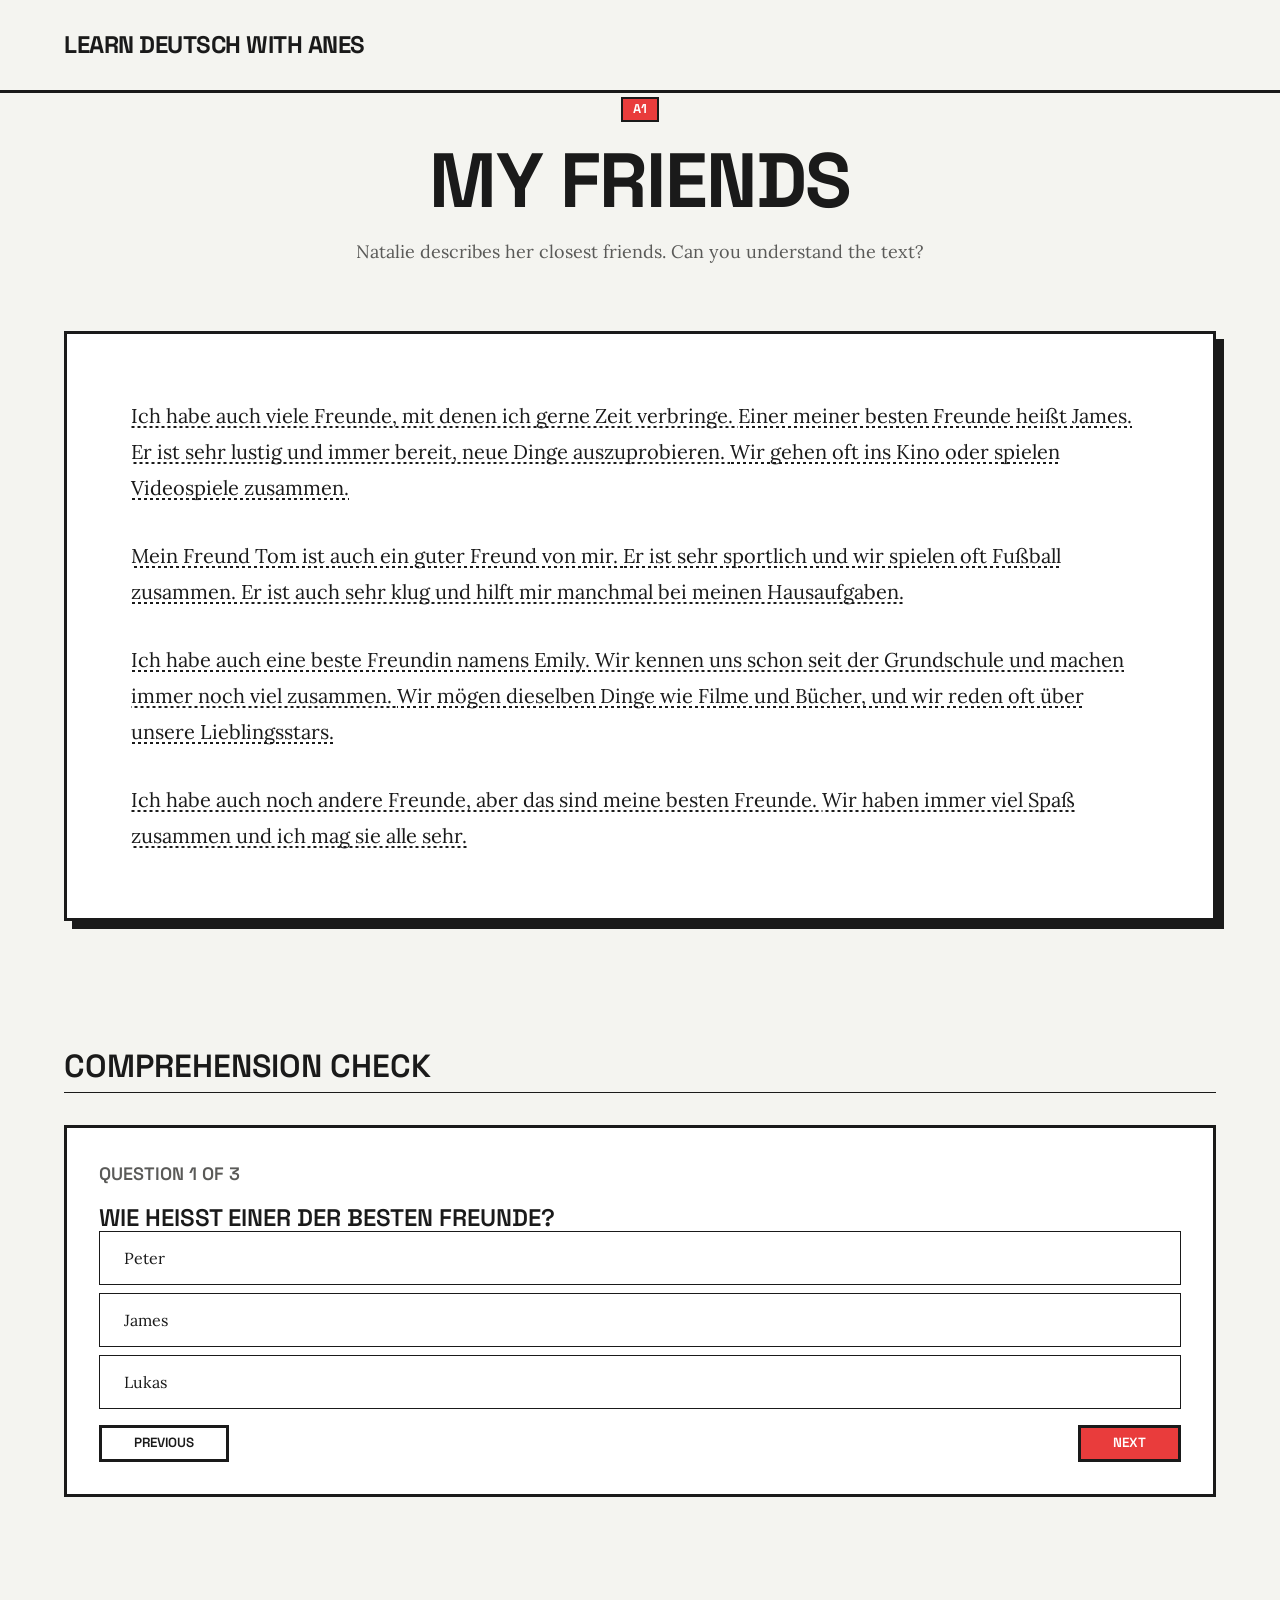
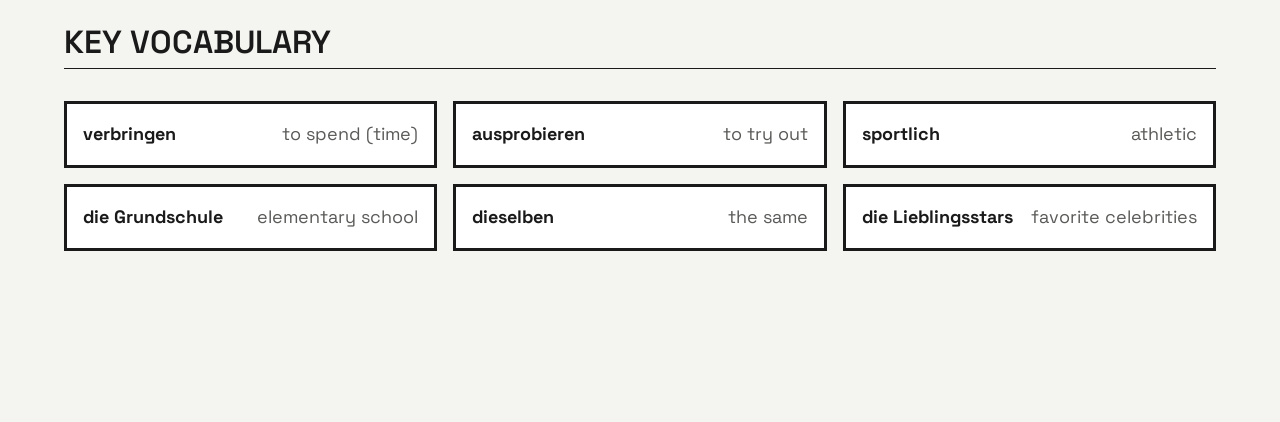
==== story.html @ e1761f2a "Initial commit" ====
<!DOCTYPE html>
<html lang="en">

<head>
    <meta charset="UTF-8">
    <meta name="viewport" content="width=device-width, initial-scale=1.0">
    <title>Learn Deutsch With Anes - Story Detail</title>
    <link rel="stylesheet" href="css/styles.css">


</head>

<body>
    <nav class="navbar">
        <a href="index.html" class="brand-logo">Learn Deutsch With Anes</a>
        <div class="nav-links">
            <!-- PDF button removed -->
        </div>
    </nav>

    <main class="fade-in">
        <div id="story-header" class="story-header">
            <!-- Injected by JS -->
        </div>

        <div id="story-content" class="story-content">
            <!-- Injected by JS -->
        </div>

        <section class="interactive-section" id="quiz-section">
            <h2>Comprehension Check</h2>
            <div id="quiz-container" class="quiz-card">
                <div
                    style="font-family: 'Space Grotesk', sans-serif; font-weight: 600; margin-bottom: 1rem; color: var(--text-secondary);">
                    QUESTION <span id="quiz-current">1</span> OF <span id="quiz-total">3</span>
                </div>
                <h3 id="quiz-question">Loading...</h3>
                <div id="quiz-options" class="quiz-options"></div>

                <div style="margin-top: 1rem; display: flex; justify-content: space-between;">
                    <button class="btn btn-outline" id="quiz-prev" disabled>PREVIOUS</button>
                    <button class="btn" id="quiz-next">NEXT</button>
                </div>
            </div>
        </section>

        <section class="interactive-section" id="vocab-section">
            <h2>Key Vocabulary</h2>
            <div id="vocab-grid" class="vocab-grid">
                <!-- Injected by JS -->
            </div>
        </section>
    </main>

    <!-- Global tooltip element -->
    <div id="tooltip" class="translation-tooltip"></div>

    <script src="js/data.js"></script>
    <script src="js/app.js"></script>
</body>

</html>
---- css/styles.css ----
@import url('https://fonts.googleapis.com/css2?family=Lora:ital,wght@0,400;0,600;1,400&family=Space+Grotesk:wght@400;600;700&display=swap');

:root {
    /* Color System */
    --base: #F4F4F0;
    --text-primary: #1A1A1A;
    --text-secondary: #5A5A58;
    --accent: #E93C3C;
    --accent-hover: #1A1A1A;
    --surface: #FFFFFF;
    --border-dark: #1A1A1A;

    /* Variables for Quiz Results */
    --correct-bg: #E8F5E9;
    --correct-text: #2E7D32;
    --wrong-bg: #FFEBEE;
    --wrong-text: #C62828;

    /* Grid & Spacing */
    --space-xs: 0.5rem;
    --space-sm: 1rem;
    --space-md: 2rem;
    --space-lg: 4rem;
    --space-xl: 8rem;

    /* Borders */
    --border-thick: 3px solid var(--border-dark);
    --border-thin: 1px solid var(--border-dark);

    /* Transitions */
    --transition-snappy: all 0.2s cubic-bezier(0.2, 0, 0, 1);
}

/* Reset & Normalize */
* {
    margin: 0;
    padding: 0;
    box-sizing: border-box;
}

body {
    background-color: var(--base);
    color: var(--text-primary);
    font-family: 'Lora', serif;
    font-size: 1.125rem;
    line-height: 1.6;
    overflow-x: hidden;
}

/* Typography Overrides */
h1,
h2,
h3,
h4,
h5,
h6,
.brand-logo,
.badge,
.btn,
.nav-links {
    font-family: 'Space Grotesk', sans-serif;
    line-height: 1.1;
}

h1 {
    font-size: clamp(3rem, 6vw, 5rem);
    font-weight: 700;
    letter-spacing: -0.02em;
    margin-bottom: var(--space-sm);
    text-transform: uppercase;
}

h2 {
    font-size: clamp(2rem, 4vw, 3rem);
    font-weight: 600;
    border-bottom: var(--border-thick);
    padding-bottom: var(--space-xs);
    margin-bottom: var(--space-md);
    text-transform: uppercase;
}

h3 {
    font-size: 1.5rem;
    font-weight: 600;
    text-transform: uppercase;
}

p {
    color: var(--text-secondary);
}

a {
    color: inherit;
    text-decoration: none;
}

/* Layout & Structure */
.navbar {
    display: flex;
    justify-content: space-between;
    align-items: center;
    padding: var(--space-md) 5%;
    border-bottom: var(--border-thick);
    background: var(--base);
    position: sticky;
    top: 0;
    z-index: 100;
}

.brand-logo {
    font-family: 'Space Grotesk', sans-serif !important;
    font-size: 1.5rem;
    font-weight: 700;
    letter-spacing: -0.5px;
    text-transform: uppercase;
}

.nav-links {
    display: flex;
    gap: var(--space-sm);
    align-items: center;
}

.nav-links a {
    font-family: 'Space Grotesk', sans-serif !important;
    font-weight: 600;
    font-size: 1rem;
    text-transform: uppercase;
    transition: var(--transition-snappy);
    position: relative;
}

.nav-links a:hover {
    color: var(--accent);
}

main {
    max-width: 1400px;
    margin: 0 auto;
    padding: 0 5% var(--space-xl);
}

/* Hero Section */
.hero {
    padding: var(--space-xl) 0;
    border-bottom: var(--border-thin);
    margin-bottom: var(--space-lg);
}

.hero p {
    font-size: 1.5rem;
    max-width: 600px;
    font-family: 'Space Grotesk', sans-serif;
}

/* Story Grid & Cards */
.story-category {
    margin-bottom: var(--space-lg);
}

.story-grid {
    display: grid;
    grid-template-columns: repeat(auto-fill, minmax(320px, 1fr));
    gap: var(--space-md);
}

.story-card {
    background: var(--surface);
    border: var(--border-thick);
    position: relative;
    transition: var(--transition-snappy);
    display: flex;
    flex-direction: column;
}

.story-card:hover {
    transform: translate(-4px, -4px);
    box-shadow: 8px 8px 0px var(--border-dark);
}

.story-card.disabled {
    pointer-events: none;
    opacity: 0.5;
    background: var(--base);
}

.story-image {
    width: 100%;
    height: 240px;
    background-size: cover;
    background-position: center;
    border-bottom: var(--border-thick);
    filter: grayscale(100%) contrast(1.2);
    transition: var(--transition-snappy);
}

.story-card:hover .story-image {
    filter: grayscale(0%) contrast(1);
}

.story-info {
    padding: var(--space-md);
    flex-grow: 1;
    display: flex;
    flex-direction: column;
}

.badge {
    background: var(--accent);
    color: var(--surface);
    padding: 0.2rem 0.6rem;
    font-size: 0.8rem;
    font-weight: 700;
    align-self: flex-start;
    margin-bottom: var(--space-sm);
    border: 2px solid var(--border-dark);
}

.story-info h3 {
    margin-bottom: var(--space-xs);
}

.story-info p {
    font-family: 'Lora', serif;
    font-size: 1rem;
    line-height: 1.5;
}

/* Button Styles */
.btn {
    display: inline-block;
    padding: var(--space-xs) var(--space-md);
    font-weight: 600;
    color: var(--surface);
    background-color: var(--accent);
    border: var(--border-thick);
    transition: var(--transition-snappy);
    cursor: pointer;
}

.btn:hover {
    background-color: var(--accent-hover);
    transform: translate(-2px, -2px);
    box-shadow: 4px 4px 0px var(--border-dark);
}

.btn-outline {
    background-color: transparent;
    color: var(--border-dark);
}

.btn-outline:hover {
    background-color: var(--border-dark);
    color: var(--surface);
}

.see-more-container {
    text-align: center;
    margin-top: var(--space-md);
}

/* Story Detail Page View */
.story-container {
    max-width: 800px;
    margin: var(--space-lg) auto;
}

.story-header {
    text-align: center;
    margin-bottom: var(--space-lg);
}

.story-header .badge {
    margin: 0 auto var(--space-sm);
    display: inline-block;
}

.story-content {
    font-size: 1.25rem;
    line-height: 1.8;
    color: var(--text-primary);
    background: var(--surface);
    padding: var(--space-lg);
    border: var(--border-thick);
    box-shadow: 8px 8px 0px var(--border-dark);
    margin-bottom: var(--space-lg);
}

.story-content p {
    margin-bottom: var(--space-md);
    font-size: inherit;
    color: inherit;
    position: relative;
}

.story-content p:last-child {
    margin-bottom: 0;
}

/* Interactive Translation Styling */
.translatable {
    cursor: pointer;
    background-image: linear-gradient(to right, var(--text-primary) 50%, rgba(255, 255, 255, 0) 0%);
    background-position: bottom;
    background-size: 6px 2px;
    background-repeat: repeat-x;
    transition: var(--transition-snappy);
    user-select: none;
    -webkit-tap-highlight-color: transparent;
}

.translatable:hover {
    background-color: rgba(233, 60, 60, 0.1);
}

/* Tooltip Redesign */
.translation-tooltip {
    position: absolute;
    background: var(--border-dark);
    color: var(--surface);
    font-family: 'Space Grotesk', sans-serif;
    padding: 0.8rem 1.2rem;
    font-size: 1rem;
    line-height: 1.4;
    border: 2px solid var(--accent);
    z-index: 1000;
    max-width: 320px;
    opacity: 0;
    pointer-events: none;
    transition: opacity 0.15s;
}

.translation-tooltip.visible {
    opacity: 1;
}

.translation-tooltip::after {
    content: '';
    position: absolute;
    top: 100%;
    left: 50%;
    margin-left: -8px;
    border-width: 8px;
    border-style: solid;
    border-color: var(--accent) transparent transparent transparent;
}

/* Loading Dots */
.loading-dots:after {
    content: '.';
    animation: dots 1.5s steps(5, end) infinite;
}

@keyframes dots {

    0%,
    20% {
        color: rgba(0, 0, 0, 0);
        text-shadow: .25em 0 0 rgba(0, 0, 0, 0), .5em 0 0 rgba(0, 0, 0, 0);
    }

    40% {
        color: white;
        text-shadow: .25em 0 0 rgba(0, 0, 0, 0), .5em 0 0 rgba(0, 0, 0, 0);
    }

    60% {
        text-shadow: .25em 0 0 white, .5em 0 0 rgba(0, 0, 0, 0);
    }

    80%,
    100% {
        text-shadow: .25em 0 0 white, .5em 0 0 white;
    }
}

/* Interactive Sections (Quiz & Vocab) */
.interactive-section {
    margin-top: var(--space-xl);
    display: none;
}

.interactive-section h2 {
    font-size: 2rem;
    text-align: left;
    border-bottom: var(--border-thin);
    margin-bottom: var(--space-md);
}

/* Quiz UI Restyle */
.quiz-section {
    max-width: 800px;
}

.quiz-card {
    background: var(--surface);
    padding: var(--space-md);
    border: var(--border-thick);
    margin-bottom: var(--space-md);
}

.quiz-question {
    font-family: 'Space Grotesk', sans-serif;
    font-size: 1.25rem;
    font-weight: 600;
    margin-bottom: var(--space-sm);
}

.quiz-options {
    display: grid;
    gap: var(--space-xs);
}

.quiz-option {
    font-family: 'Lora', serif;
    padding: 1rem 1.5rem;
    border: var(--border-thin);
    background: transparent;
    font-size: 1rem;
    text-align: left;
    cursor: pointer;
    transition: var(--transition-snappy);
    color: var(--text-primary);
}

.quiz-option:hover:not(:disabled) {
    background: var(--text-primary);
    color: var(--surface);
}

.quiz-option.correct {
    background: var(--correct-bg);
    border-color: var(--correct-text);
    color: var(--correct-text);
    font-weight: 700;
}

.quiz-option.wrong {
    background: var(--wrong-bg);
    border-color: var(--wrong-text);
    color: var(--wrong-text);
}

.quiz-feedback {
    margin-top: var(--space-sm);
    padding: var(--space-sm);
    font-family: 'Space Grotesk', sans-serif;
    font-weight: 600;
    display: none;
    border: 2px solid transparent;
}

.quiz-feedback.success {
    display: block;
    background: var(--correct-bg);
    color: var(--correct-text);
    border-color: var(--correct-text);
}

.quiz-feedback.error {
    display: block;
    background: var(--wrong-bg);
    color: var(--wrong-text);
    border-color: var(--wrong-text);
}

/* Vocabulary Grid */
.vocab-grid {
    display: grid;
    grid-template-columns: repeat(auto-fill, minmax(280px, 1fr));
    gap: var(--space-sm);
}

.vocab-item {
    display: flex;
    justify-content: space-between;
    padding: var(--space-sm);
    background: var(--surface);
    border: var(--border-thick);
    transition: var(--transition-snappy);
    font-family: 'Space Grotesk', sans-serif;
}

.vocab-item:hover {
    transform: translate(-2px, -2px);
    box-shadow: 2px 2px 0px var(--border-dark);
}

.vocab-de {
    font-weight: 700;
    color: var(--text-primary);
}

.vocab-en {
    color: var(--text-secondary);
}

/* Animations */
@keyframes fadeIn {
    from {
        opacity: 0;
        transform: translateY(10px);
    }

    to {
        opacity: 1;
        transform: translateY(0);
    }
}

.fade-in {
    animation: fadeIn 0.4s ease-out forwards;
}

/* Responsive */
@media (max-width: 768px) {
    h1 {
        font-size: 2.5rem;
    }

    .story-content {
        padding: var(--space-md);
    }
}

/* Print Styles */
@media print {
    body {
        background-color: #fff;
    }

    .navbar,
    .quiz-section,
    .vocabulary-section,
    .translation-tooltip,
    .btn {
        display: none !important;
    }

    .story-container {
        margin: 0rem auto;
        max-width: none;
        box-shadow: none;
        border: none;
    }

    h1 {
        font-size: 24pt;
        margin-top: 0;
    }

    .story-content {
        font-size: 14pt;
        line-height: 1.6;
        box-shadow: none;
        border: none;
        padding: 0;
    }

    .translatable {
        background-image: none;
    }
}
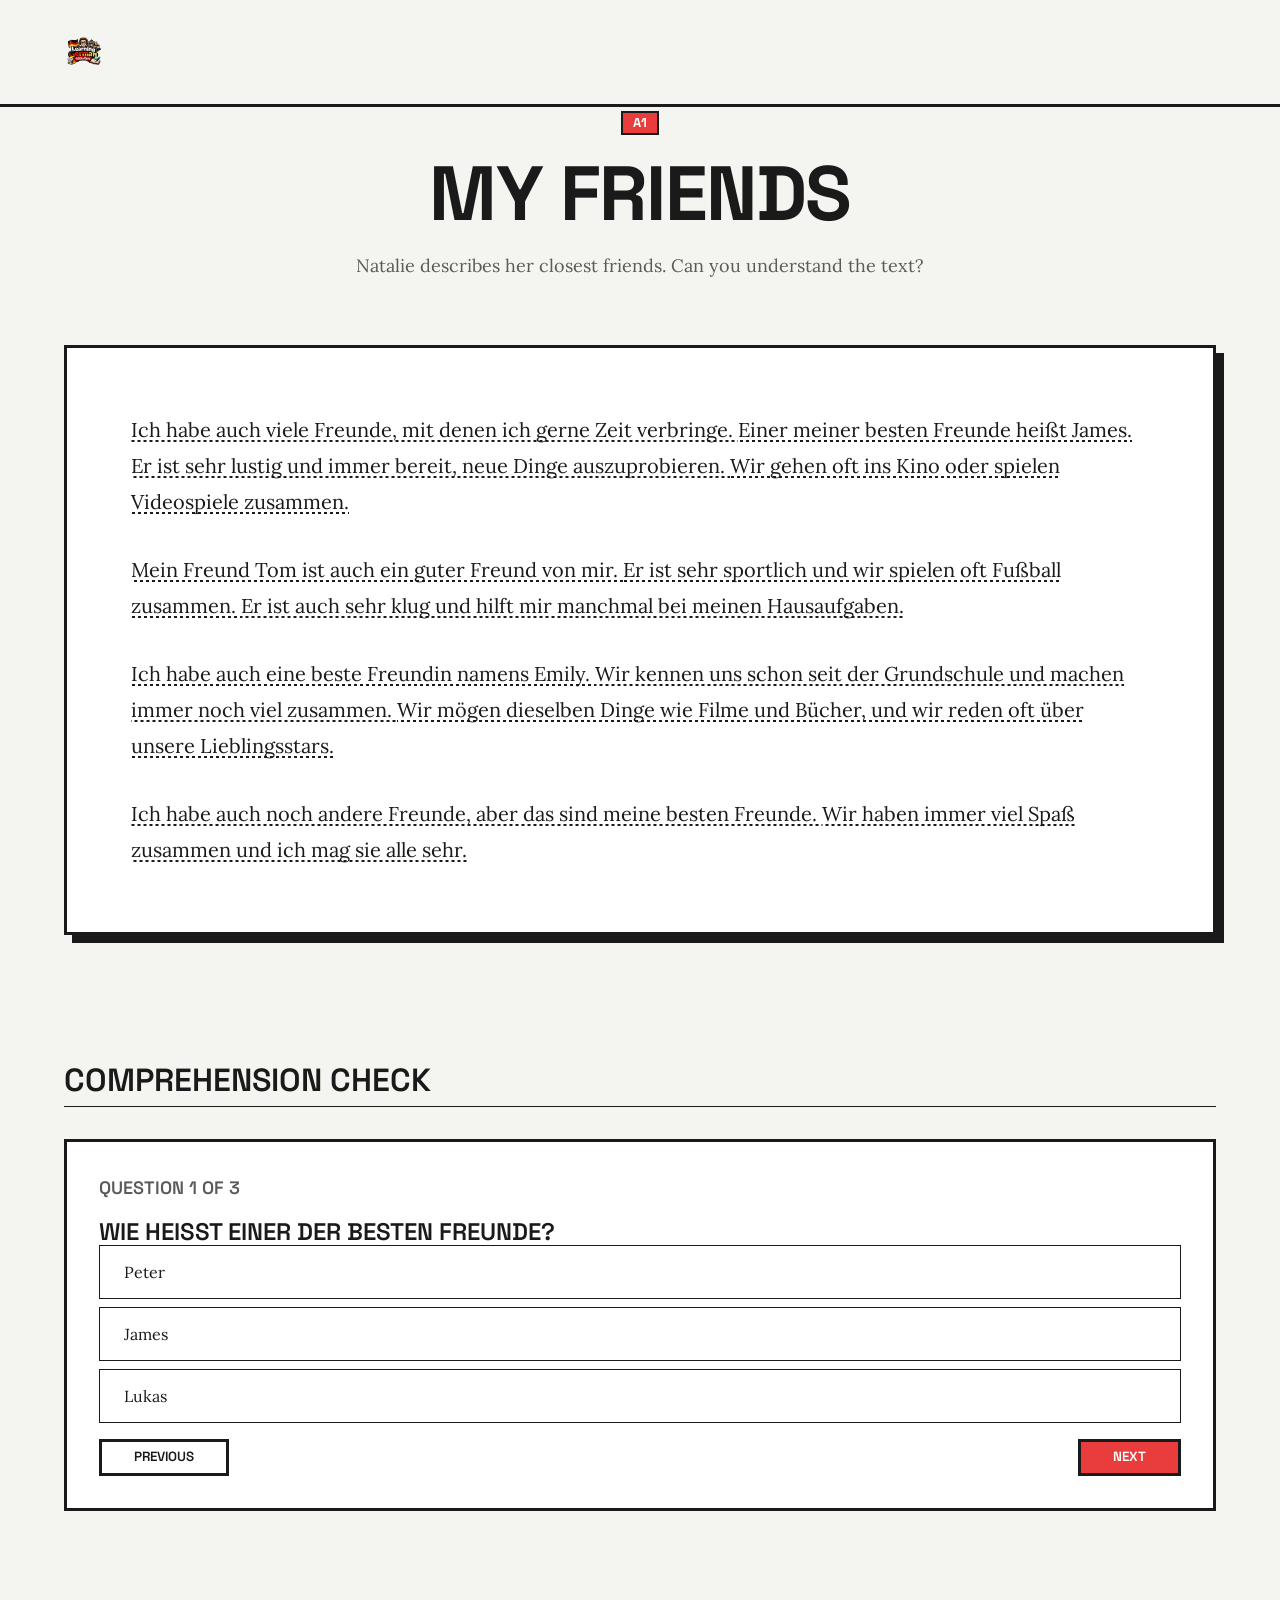
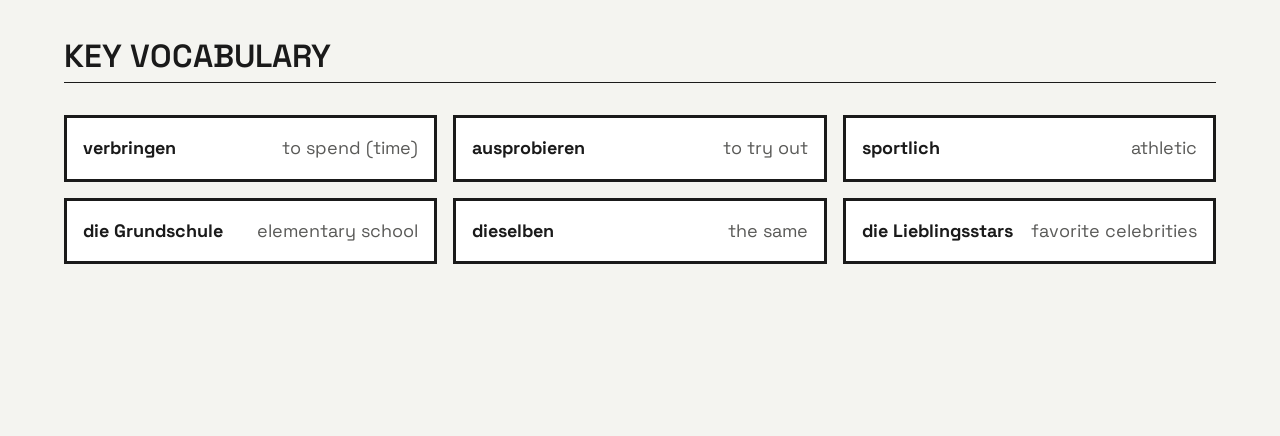
==== commit c66236a4: "Add logo as favicon and navbar logo" ====
--- a/story.html
+++ b/story.html
@@ -5,16 +5,17 @@
     <meta charset="UTF-8">
     <meta name="viewport" content="width=device-width, initial-scale=1.0">
     <title>Learn Deutsch With Anes - Story Detail</title>
+    <link rel="icon" type="image/png" href="Pics/Logo.png">
     <link rel="stylesheet" href="css/styles.css">
-
 
 </head>
 
 <body>
     <nav class="navbar">
-        <a href="index.html" class="brand-logo">Learn Deutsch With Anes</a>
+        <a href="index.html" class="brand-logo">
+            <img src="Pics/Logo.png" alt="Learn Deutsch With Anes" class="logo-img">
+        </a>
         <div class="nav-links">
-            <!-- PDF button removed -->
         </div>
     </nav>
 
--- a/css/styles.css
+++ b/css/styles.css
@@ -113,6 +113,12 @@
     font-weight: 700;
     letter-spacing: -0.5px;
     text-transform: uppercase;
+}
+
+.logo-img {
+    height: 40px;
+    width: auto;
+    display: block;
 }
 
 .nav-links {
